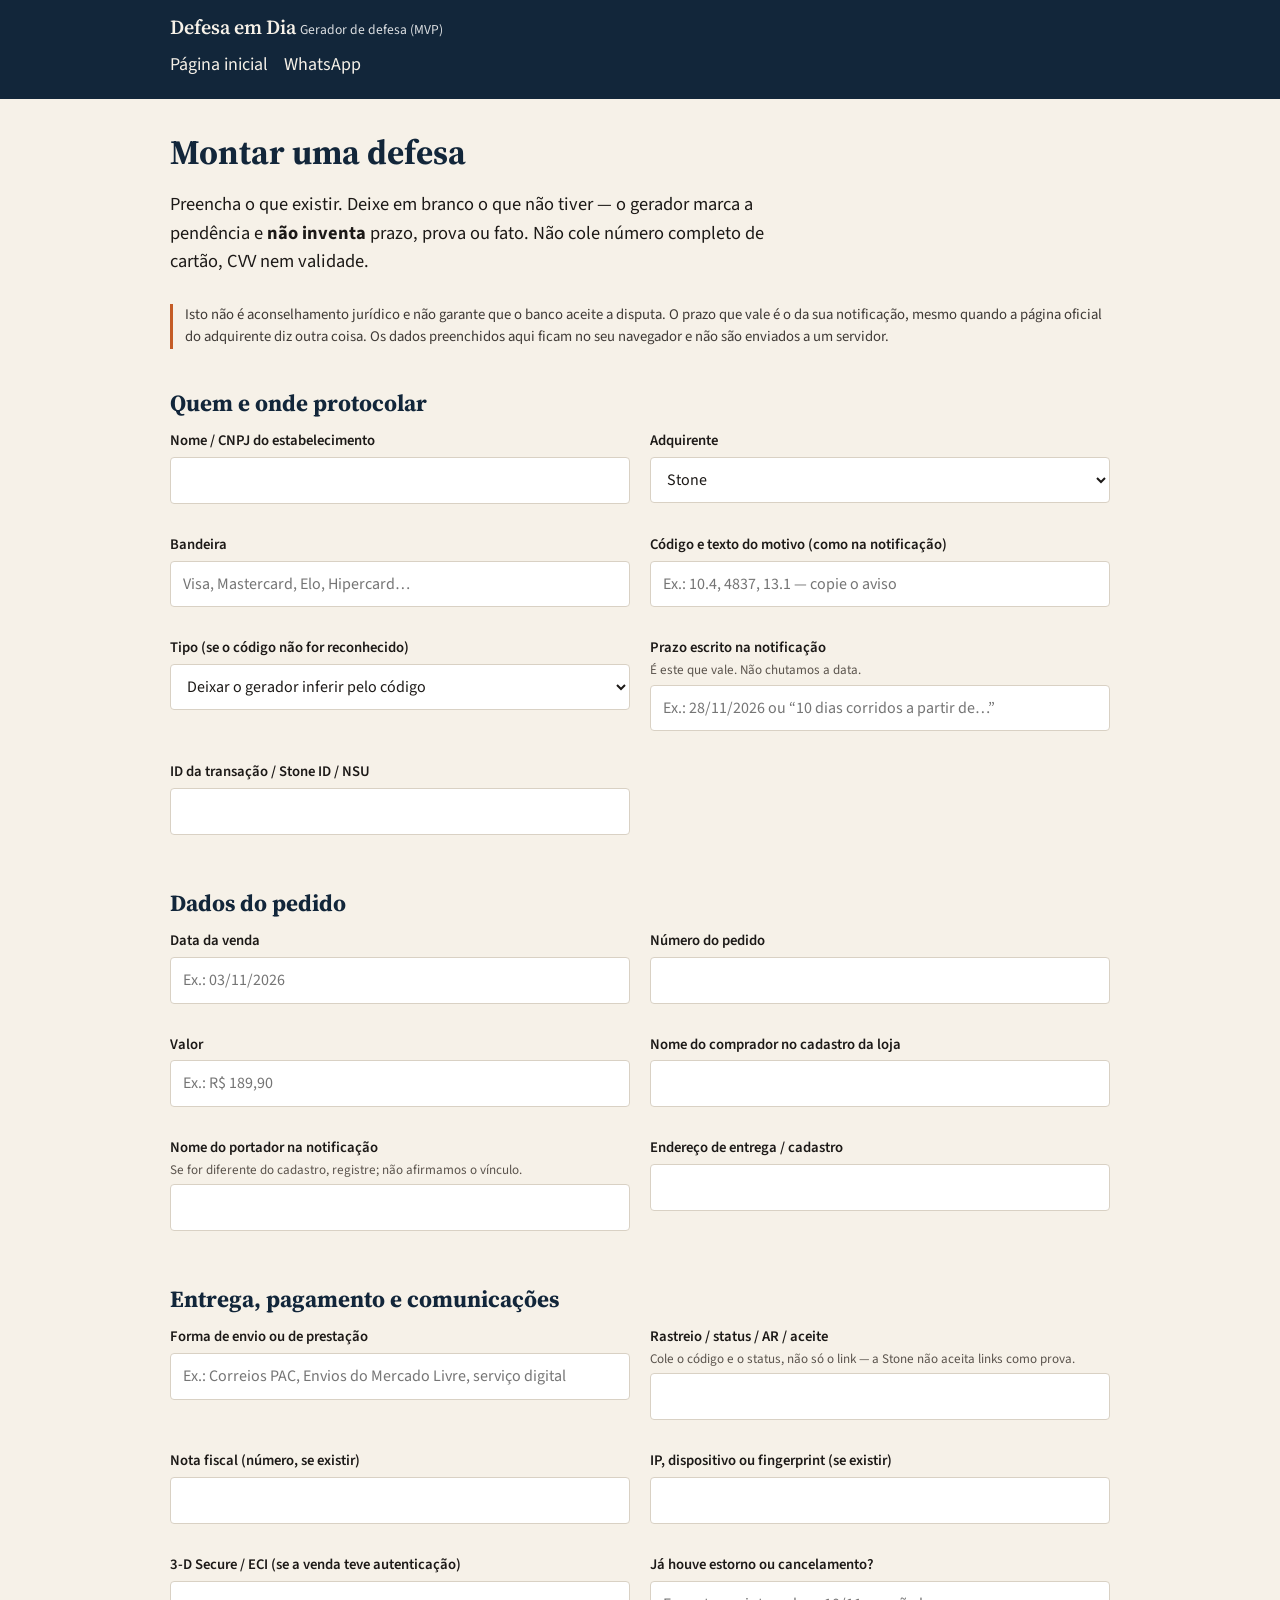
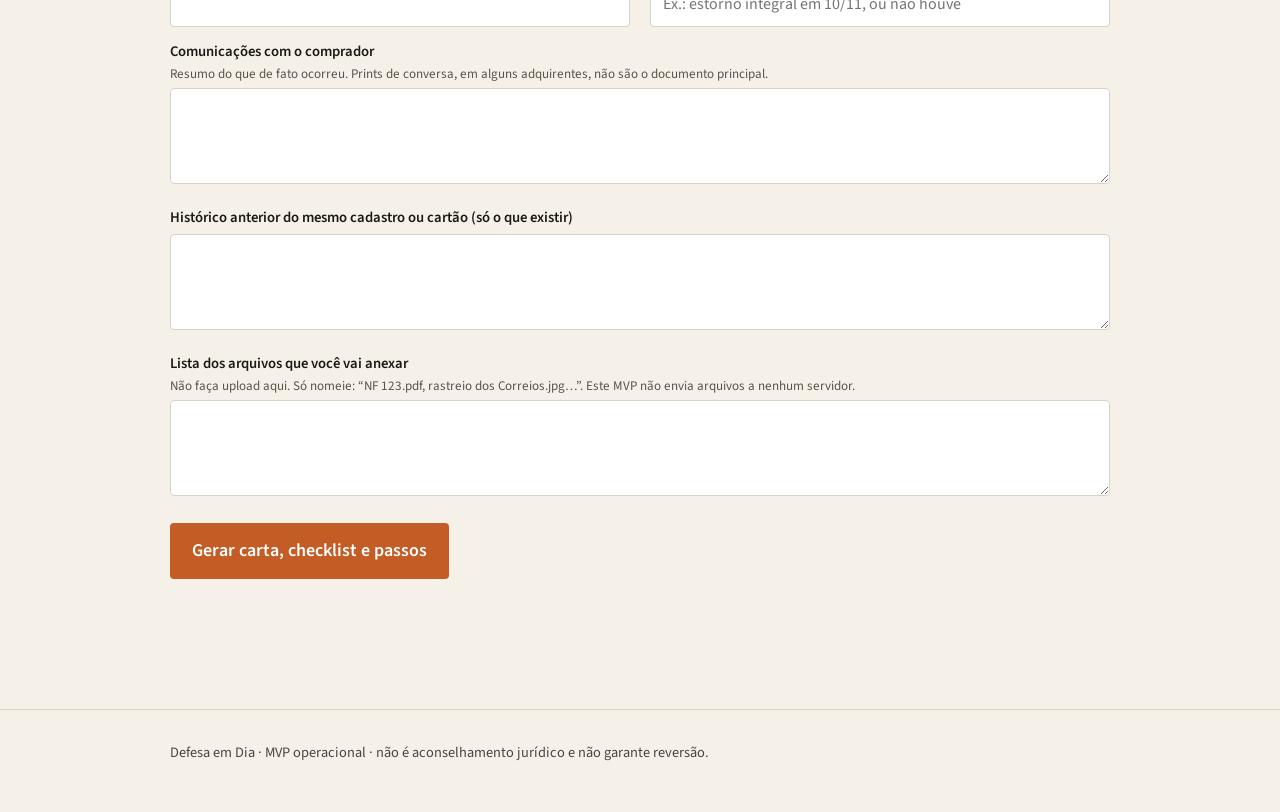
==== app.html @ a1cbf9aa "Publica o site estático da Defesa em Dia. Landing e gerador de carta, checklist e passos de chargeba" ====
<!DOCTYPE html>
<html lang="pt-BR">
<head>
  <meta charset="utf-8">
  <meta name="viewport" content="width=device-width, initial-scale=1">
  <title>Montar defesa — Defesa em Dia</title>
  <link rel="preconnect" href="https://fonts.googleapis.com">
  <link rel="preconnect" href="https://fonts.gstatic.com" crossorigin>
  <link href="https://fonts.googleapis.com/css2?family=Source+Sans+3:wght@400;600&family=Source+Serif+4:opsz,wght@8..60,600;8..60,700&display=swap" rel="stylesheet">
  <link rel="stylesheet" href="estilo.css">
</head>
<body>
  <header class="top">
    <div class="wrap-wide">
      <a class="marca" href="index.html">Defesa em Dia</a>
      <span class="tag">Gerador de defesa (MVP)</span>
      <nav>
        <a href="index.html">Página inicial</a>
        <a href="https://wa.me/5519982203472">WhatsApp</a>
      </nav>
    </div>
  </header>
  <main class="wrap-wide" style="padding-top:32px;padding-bottom:48px;">
    <h1>Montar uma defesa</h1>
    <p class="sub">Preencha o que existir. Deixe em branco o que não tiver — o gerador marca a pendência e <strong>não inventa</strong> prazo, prova ou fato. Não cole número completo de cartão, CVV nem validade.</p>
    <p class="aviso">Isto não é aconselhamento jurídico e não garante que o banco aceite a disputa. O prazo que vale é o da sua notificação, mesmo quando a página oficial do adquirente diz outra coisa. Os dados preenchidos aqui ficam no seu navegador e não são enviados a um servidor.</p>

    <form id="formulario">
      <h2>Quem e onde protocolar</h2>
      <div class="grid-2">
        <div class="campo">
          <label for="loja">Nome / CNPJ do estabelecimento</label>
          <input id="loja" name="loja" autocomplete="organization">
        </div>
        <div class="campo">
          <label for="adquirente">Adquirente</label>
          <select id="adquirente" name="adquirente" required>
            <option value="cielo">Cielo</option>
            <option value="stone" selected>Stone</option>
            <option value="mercadopago">Mercado Pago</option>
            <option value="pagbank">PagBank / PagSeguro</option>
            <option value="getnet">Getnet</option>
            <option value="pagarme">Pagar.me</option>
            <option value="rede">Rede</option>
          </select>
        </div>
        <div class="campo">
          <label for="bandeira">Bandeira</label>
          <input id="bandeira" name="bandeira" placeholder="Visa, Mastercard, Elo, Hipercard…">
        </div>
        <div class="campo">
          <label for="codigoMotivo">Código e texto do motivo (como na notificação)</label>
          <input id="codigoMotivo" name="codigoMotivo" placeholder="Ex.: 10.4, 4837, 13.1 — copie o aviso">
        </div>
        <div class="campo">
          <label for="tipoMotivo">Tipo (se o código não for reconhecido)</label>
          <select id="tipoMotivo" name="tipoMotivo">
            <option value="">Deixar o gerador inferir pelo código</option>
            <option value="fraude">Não reconhecimento / fraude</option>
            <option value="nao_recebido">Não recebido</option>
            <option value="diferente">Diferente do anunciado / defeito</option>
            <option value="cancelamento">Cancelamento, assinatura ou crédito não processado</option>
            <option value="duplicidade">Duplicidade ou outro meio de pagamento</option>
          </select>
        </div>
        <div class="campo">
          <label for="notificacaoPrazo">Prazo escrito na notificação <span class="ajuda">É este que vale. Não chutamos a data.</span></label>
          <input id="notificacaoPrazo" name="notificacaoPrazo" placeholder="Ex.: 28/11/2026 ou “10 dias corridos a partir de…”">
        </div>
        <div class="campo">
          <label for="idTransacao">ID da transação / Stone ID / NSU</label>
          <input id="idTransacao" name="idTransacao">
        </div>
      </div>

      <h2>Dados do pedido</h2>
      <div class="grid-2">
        <div class="campo">
          <label for="dataVenda">Data da venda</label>
          <input id="dataVenda" name="dataVenda" placeholder="Ex.: 03/11/2026">
        </div>
        <div class="campo">
          <label for="pedido">Número do pedido</label>
          <input id="pedido" name="pedido">
        </div>
        <div class="campo">
          <label for="valor">Valor</label>
          <input id="valor" name="valor" placeholder="Ex.: R$ 189,90">
        </div>
        <div class="campo">
          <label for="comprador">Nome do comprador no cadastro da loja</label>
          <input id="comprador" name="comprador">
        </div>
        <div class="campo">
          <label for="portadorNotificacao">Nome do portador na notificação <span class="ajuda">Se for diferente do cadastro, registre; não afirmamos o vínculo.</span></label>
          <input id="portadorNotificacao" name="portadorNotificacao">
        </div>
        <div class="campo">
          <label for="endereco">Endereço de entrega / cadastro</label>
          <input id="endereco" name="endereco">
        </div>
      </div>

      <h2>Entrega, pagamento e comunicações</h2>
      <div class="grid-2">
        <div class="campo">
          <label for="envio">Forma de envio ou de prestação</label>
          <input id="envio" name="envio" placeholder="Ex.: Correios PAC, Envios do Mercado Livre, serviço digital">
        </div>
        <div class="campo">
          <label for="rastreio">Rastreio / status / AR / aceite <span class="ajuda">Cole o código e o status, não só o link — a Stone não aceita links como prova.</span></label>
          <input id="rastreio" name="rastreio">
        </div>
        <div class="campo">
          <label for="notaFiscal">Nota fiscal (número, se existir)</label>
          <input id="notaFiscal" name="notaFiscal">
        </div>
        <div class="campo">
          <label for="ipDispositivo">IP, dispositivo ou fingerprint (se existir)</label>
          <input id="ipDispositivo" name="ipDispositivo">
        </div>
        <div class="campo">
          <label for="tresDS">3-D Secure / ECI (se a venda teve autenticação)</label>
          <input id="tresDS" name="tresDS">
        </div>
        <div class="campo">
          <label for="estorno">Já houve estorno ou cancelamento?</label>
          <input id="estorno" name="estorno" placeholder="Ex.: estorno integral em 10/11, ou não houve">
        </div>
      </div>
      <div class="campo">
        <label for="comunicacoes">Comunicações com o comprador <span class="ajuda">Resumo do que de fato ocorreu. Prints de conversa, em alguns adquirentes, não são o documento principal.</span></label>
        <textarea id="comunicacoes" name="comunicacoes"></textarea>
      </div>
      <div class="campo">
        <label for="historico">Histórico anterior do mesmo cadastro ou cartão (só o que existir)</label>
        <textarea id="historico" name="historico"></textarea>
      </div>
      <div class="campo">
        <label for="arquivos">Lista dos arquivos que você vai anexar <span class="ajuda">Não faça upload aqui. Só nomeie: “NF 123.pdf, rastreio dos Correios.jpg…”. Este MVP não envia arquivos a nenhum servidor.</span></label>
        <textarea id="arquivos" name="arquivos"></textarea>
      </div>

      <p>
        <button class="btn" type="submit" id="gerar">Gerar carta, checklist e passos</button>
      </p>
    </form>

    <section id="resultado" class="escondido">
      <h2>Resultado <span id="modo" class="selo modelo">modelo fixo</span></h2>
      <p id="meta"></p>

      <h3>Carta de defesa</h3>
      <pre class="carta" id="carta"></pre>
      <p class="acoes">
        <button class="btn" type="button" id="copiar">Copiar carta</button>
        <button class="btn btn-sec" type="button" id="imprimir">Imprimir / salvar PDF</button>
      </p>

      <div id="bloco-en" class="escondido">
        <h3>Versão em inglês (Getnet + Visa)</h3>
        <p>O Manual de Chargeback 2026 da Getnet pede documentação em inglês quando a bandeira é Visa. Inclua esta versão no mesmo PDF.</p>
        <pre class="carta" id="cartaEn"></pre>
      </div>

      <h3>Checklist de evidências</h3>
      <ul id="checklist"></ul>
      <p><strong>O que você já informou</strong></p>
      <ul id="jaTem"></ul>
      <p class="faltas"><strong>Pendências (não inventadas)</strong></p>
      <ul id="faltas"></ul>

      <h3>Passos no portal</h3>
      <ol id="passos"></ol>

      <h3>Avisos</h3>
      <ul id="avisos"></ul>

      <p class="disclaimer">Revise cada frase antes de protocolar. Confira o prazo na notificação. Defesa em Dia não é escritório de advocacia.</p>
    </section>
  </main>
  <footer class="rodape">
    <div class="wrap-wide">Defesa em Dia · MVP operacional · não é aconselhamento jurídico e não garante reversão.</div>
  </footer>
  <script src="generate.js"></script>
  <script>
    const form = document.getElementById("formulario");
    const botao = document.getElementById("gerar");
    form.addEventListener("submit", (ev) => {
      ev.preventDefault();
      if (!window.DefesaEmDia || typeof DefesaEmDia.gerar !== "function") {
        alert("Não foi possível carregar o gerador. Recarregue a página.");
        return;
      }
      botao.disabled = true;
      botao.textContent = "Gerando…";
      try {
        const dados = Object.fromEntries(new FormData(form).entries());
        const json = DefesaEmDia.gerar(dados);
        mostrar(json);
      } catch (err) {
        alert("Não foi possível gerar: " + err.message);
      } finally {
        botao.disabled = false;
        botao.textContent = "Gerar carta, checklist e passos";
      }
    });

    function li(ul, texto) {
      const el = document.createElement("li");
      el.textContent = texto;
      ul.appendChild(el);
    }
    function preencherLista(id, itens, vazio) {
      const ul = document.getElementById(id);
      ul.innerHTML = "";
      if (!itens || !itens.length) {
        li(ul, vazio || "Nenhum.");
        return;
      }
      itens.forEach((t) => li(ul, t));
    }
    function mostrar(r) {
      const box = document.getElementById("resultado");
      box.classList.remove("escondido");
      const modo = document.getElementById("modo");
      modo.textContent = "modelo fixo";
      modo.className = "selo modelo";
      document.getElementById("meta").textContent =
        "Adquirente: " + (r.adquirente || "—") + " · Motivo tratado como: " + (r.tipoRotulo || "—") + ".";
      document.getElementById("carta").textContent = r.carta || "";
      const en = document.getElementById("bloco-en");
      if (r.cartaIngles) {
        en.classList.remove("escondido");
        document.getElementById("cartaEn").textContent = r.cartaIngles;
      } else {
        en.classList.add("escondido");
        document.getElementById("cartaEn").textContent = "";
      }
      const chk = r.checklist || {};
      preencherLista("checklist", chk.itens);
      preencherLista("jaTem", chk.jaTem, "Nada além do adquirente e do tipo.");
      preencherLista("faltas", chk.faltas, "Nenhuma pendência automática — ainda assim revise o checklist.");
      preencherLista("passos", r.passos);
      preencherLista("avisos", r.avisos);
      box.scrollIntoView({ behavior: "smooth", block: "start" });
    }
    document.getElementById("copiar").addEventListener("click", async () => {
      const t = document.getElementById("carta").textContent;
      try {
        await navigator.clipboard.writeText(t);
        document.getElementById("copiar").textContent = "Carta copiada";
        setTimeout(() => { document.getElementById("copiar").textContent = "Copiar carta"; }, 2000);
      } catch {
        alert("Não foi possível copiar automaticamente. Selecione o texto da carta.");
      }
    });
    document.getElementById("imprimir").addEventListener("click", () => window.print());
  </script>
</body>
</html>
---- estilo.css ----
:root {
  --navy: #12263A;
  --ink: #1C1917;
  --paper: #F6F1E8;
  --terra: #C45C26;
  --terra-escuro: #9E4318;
  --verde: #1F6F5B;
  --linha: #D9D1C4;
  --branco: #FFFFFF;
  --fonte-titulo: "Source Serif 4", Georgia, "Times New Roman", serif;
  --fonte-corpo: "Source Sans 3", Arial, Helvetica, sans-serif;
}
* { box-sizing: border-box; }
html { scroll-behavior: smooth; }
body {
  margin: 0;
  background: var(--paper);
  color: var(--ink);
  font-family: var(--fonte-corpo);
  font-size: 18px;
  line-height: 1.55;
}
a { color: var(--terra-escuro); }
a:hover { color: var(--navy); }
.wrap { max-width: 760px; margin: 0 auto; padding: 0 20px; }
.wrap-wide { max-width: 980px; margin: 0 auto; padding: 0 20px; }
header.top {
  background: var(--navy);
  color: var(--branco);
  padding: 12px 0;
}
header.top a { color: #F6F1E8; text-decoration: none; }
header.top .barra {
  display: flex;
  flex-wrap: wrap;
  align-items: center;
  gap: 8px 16px;
}
header.top .marca {
  font-family: var(--fonte-titulo);
  font-size: 1.25rem;
  font-weight: 600;
}
header.top .tag { font-size: 0.85rem; opacity: 0.85; flex: 1 1 180px; }
header.top nav { margin-left: auto; display: flex; gap: 8px 16px; flex-wrap: wrap; }
header.top nav a {
  display: inline-flex;
  align-items: center;
  min-height: 44px;
  padding: 4px 0;
}
h1, h2, h3 { font-family: var(--fonte-titulo); color: var(--navy); line-height: 1.25; }
h1 { font-size: 2.15rem; margin: 0 0 16px; }
h2 { font-size: 1.45rem; margin: 40px 0 12px; }
.hero { padding: 56px 0 32px; }
.sub { font-size: 1.15rem; margin: 0 0 28px; max-width: 40rem; }
.btn {
  display: inline-block;
  background: var(--terra);
  color: var(--branco);
  text-decoration: none;
  padding: 14px 22px;
  border-radius: 4px;
  border: 0;
  font: inherit;
  font-weight: 600;
  cursor: pointer;
  min-height: 44px;
  text-align: center;
}
.btn:hover { background: var(--terra-escuro); color: var(--branco); }
.btn-sec {
  background: transparent;
  color: var(--navy);
  border: 1px solid var(--navy);
  margin-left: 8px;
}
.btn-sec:hover { background: var(--navy); color: var(--branco); }
.btn[disabled] { opacity: 0.5; cursor: wait; }
.hero-acoes { display: flex; flex-wrap: wrap; gap: 10px; align-items: center; }
.hero-acoes .btn-sec { margin-left: 0; }
ol.passos, ul { padding-left: 1.25rem; }
li { margin: 0.4rem 0; }
.card {
  background: var(--branco);
  border: 1px solid var(--linha);
  border-radius: 6px;
  padding: 20px 24px;
  margin: 16px 0;
}
.preco { font-size: 2rem; font-family: var(--fonte-titulo); color: var(--navy); }
.aviso, .disclaimer {
  font-size: 0.92rem;
  color: #3F3A36;
  border-left: 3px solid var(--terra);
  padding-left: 12px;
  margin: 24px 0;
}
footer.rodape {
  margin-top: 64px;
  padding: 32px 0 48px;
  border-top: 1px solid var(--linha);
  font-size: 0.9rem;
  color: #4A453F;
}
.grid-2 { display: grid; grid-template-columns: 1fr 1fr; gap: 16px 20px; }
label { display: block; font-weight: 600; font-size: 0.92rem; margin-bottom: 4px; }
input, select, textarea {
  width: 100%;
  font: inherit;
  font-size: 16px;
  padding: 10px 12px;
  border: 1px solid var(--linha);
  border-radius: 4px;
  background: var(--branco);
  color: var(--ink);
  min-height: 44px;
}
textarea { min-height: 96px; resize: vertical; }
.campo { margin-bottom: 14px; }
.ajuda { font-weight: 400; font-size: 0.82rem; color: #5A534C; display: block; }
pre.carta {
  white-space: pre-wrap;
  overflow-wrap: anywhere;
  font-family: Georgia, "Times New Roman", serif;
  font-size: 0.98rem;
  background: var(--branco);
  border: 1px solid var(--linha);
  padding: 20px;
  border-radius: 4px;
}
.selo {
  display: inline-block;
  background: var(--verde);
  color: var(--branco);
  font-size: 0.8rem;
  padding: 2px 8px;
  border-radius: 99px;
  font-weight: 600;
  vertical-align: middle;
}
.selo.modelo { background: var(--navy); }
.faltas { color: #7A2E12; }
.escondido { display: none; }
.acoes { margin: 16px 0 32px; display: flex; flex-wrap: wrap; gap: 10px; }
.acoes .btn-sec { margin-left: 0; }
@media (max-width: 700px) {
  .grid-2 { grid-template-columns: 1fr; }
  header.top .tag { flex-basis: 100%; margin: 0; }
  header.top nav { margin-left: 0; width: 100%; }
  h1 { font-size: 1.6rem; }
  .hero { padding: 32px 0 20px; }
  .hero-acoes .btn, .hero-acoes .btn-sec { width: 100%; }
  .card { padding: 16px; }
  body { font-size: 16px; }
}
@media print {
  header.top, form, .aviso, .acoes, footer.rodape, .hero-acoes { display: none !important; }
  body { background: #fff; }
  #resultado { display: block !important; }
  pre.carta { border: 0; padding: 0; }
}
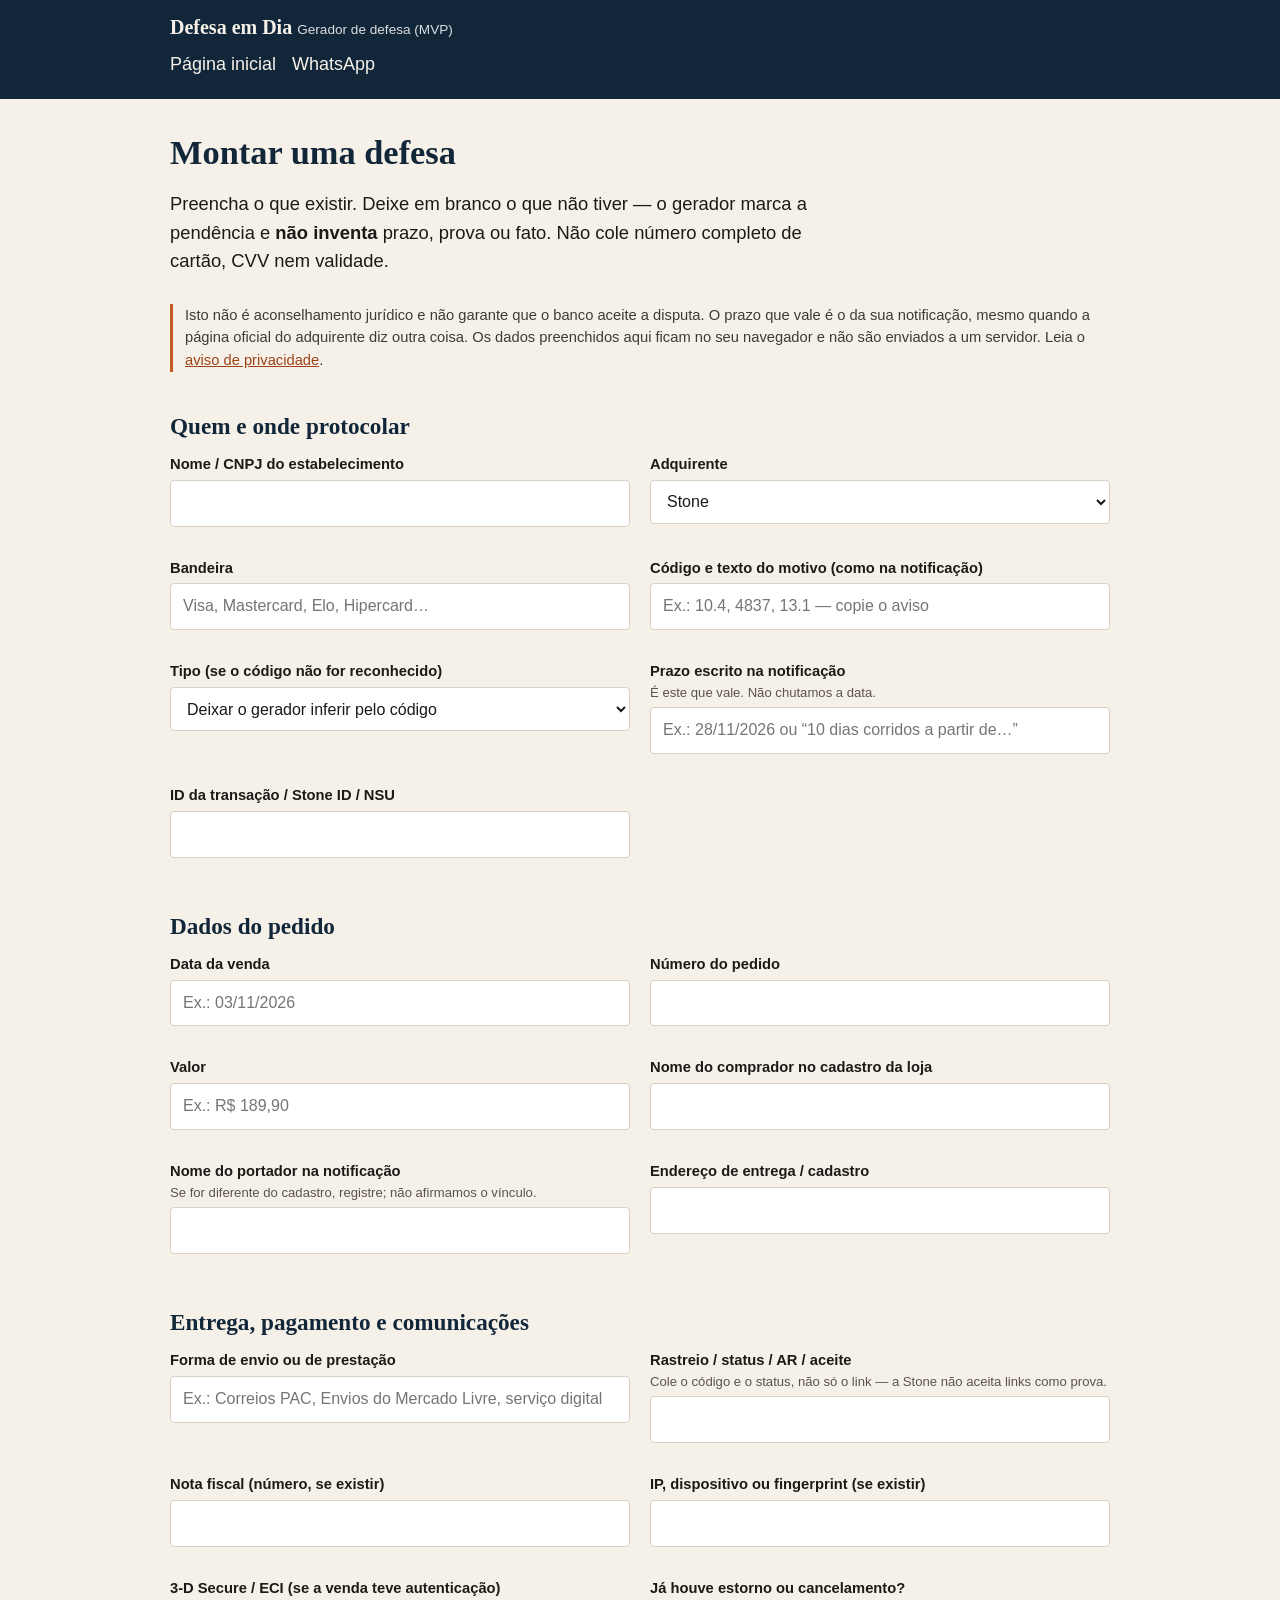
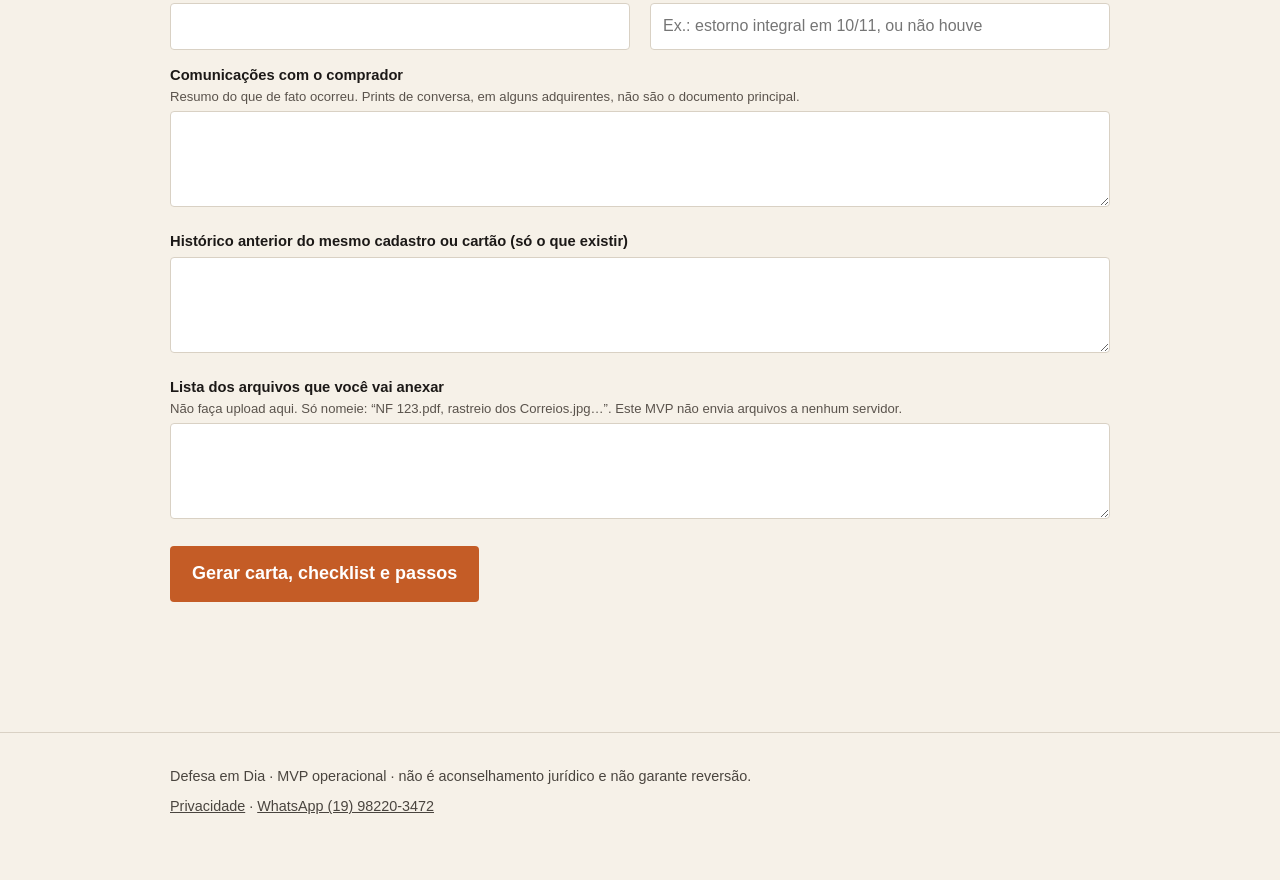
==== commit a5e15a83: "Endurece a segurança do site estático e publica o aviso de privacidade. O gerador já escrevia o resu" ====
--- a/app.html
+++ b/app.html
@@ -3,6 +3,8 @@
 <head>
   <meta charset="utf-8">
   <meta name="viewport" content="width=device-width, initial-scale=1">
+  <meta name="referrer" content="no-referrer">
+  <meta http-equiv="Content-Security-Policy" content="default-src 'none'; base-uri 'self'; form-action 'self'; script-src 'self'; style-src 'self' https://fonts.googleapis.com; font-src https://fonts.gstatic.com; img-src 'self'; connect-src 'none'; object-src 'none'; frame-src 'none'; worker-src 'none'; upgrade-insecure-requests">
   <title>Montar defesa — Defesa em Dia</title>
   <link rel="preconnect" href="https://fonts.googleapis.com">
   <link rel="preconnect" href="https://fonts.gstatic.com" crossorigin>
@@ -16,16 +18,17 @@
       <span class="tag">Gerador de defesa (MVP)</span>
       <nav>
         <a href="index.html">Página inicial</a>
-        <a href="https://wa.me/5519982203472">WhatsApp</a>
+        <a href="https://wa.me/5519982203472" target="_blank" rel="noopener noreferrer">WhatsApp</a>
       </nav>
     </div>
   </header>
-  <main class="wrap-wide" style="padding-top:32px;padding-bottom:48px;">
+  <main class="wrap-wide pagina-app">
     <h1>Montar uma defesa</h1>
     <p class="sub">Preencha o que existir. Deixe em branco o que não tiver — o gerador marca a pendência e <strong>não inventa</strong> prazo, prova ou fato. Não cole número completo de cartão, CVV nem validade.</p>
-    <p class="aviso">Isto não é aconselhamento jurídico e não garante que o banco aceite a disputa. O prazo que vale é o da sua notificação, mesmo quando a página oficial do adquirente diz outra coisa. Os dados preenchidos aqui ficam no seu navegador e não são enviados a um servidor.</p>
+    <p class="aviso">Isto não é aconselhamento jurídico e não garante que o banco aceite a disputa. O prazo que vale é o da sua notificação, mesmo quando a página oficial do adquirente diz outra coisa. Os dados preenchidos aqui ficam no seu navegador e não são enviados a um servidor. Leia o <a href="privacidade.html">aviso de privacidade</a>.</p>
+    <noscript><p class="aviso">O gerador precisa do JavaScript ligado no seu navegador. Nada é enviado a um servidor; o script só monta a carta nesta página.</p></noscript>
 
-    <form id="formulario">
+    <form id="formulario" method="post" action="app.html" autocomplete="off">
       <h2>Quem e onde protocolar</h2>
       <div class="grid-2">
         <div class="campo">
@@ -180,82 +183,12 @@
     </section>
   </main>
   <footer class="rodape">
-    <div class="wrap-wide">Defesa em Dia · MVP operacional · não é aconselhamento jurídico e não garante reversão.</div>
+    <div class="wrap-wide">
+      Defesa em Dia · MVP operacional · não é aconselhamento jurídico e não garante reversão.
+      <p class="links-rodape"><a href="privacidade.html">Privacidade</a> · <a href="https://wa.me/5519982203472" target="_blank" rel="noopener noreferrer">WhatsApp (19) 98220-3472</a></p>
+    </div>
   </footer>
   <script src="generate.js"></script>
-  <script>
-    const form = document.getElementById("formulario");
-    const botao = document.getElementById("gerar");
-    form.addEventListener("submit", (ev) => {
-      ev.preventDefault();
-      if (!window.DefesaEmDia || typeof DefesaEmDia.gerar !== "function") {
-        alert("Não foi possível carregar o gerador. Recarregue a página.");
-        return;
-      }
-      botao.disabled = true;
-      botao.textContent = "Gerando…";
-      try {
-        const dados = Object.fromEntries(new FormData(form).entries());
-        const json = DefesaEmDia.gerar(dados);
-        mostrar(json);
-      } catch (err) {
-        alert("Não foi possível gerar: " + err.message);
-      } finally {
-        botao.disabled = false;
-        botao.textContent = "Gerar carta, checklist e passos";
-      }
-    });
-
-    function li(ul, texto) {
-      const el = document.createElement("li");
-      el.textContent = texto;
-      ul.appendChild(el);
-    }
-    function preencherLista(id, itens, vazio) {
-      const ul = document.getElementById(id);
-      ul.innerHTML = "";
-      if (!itens || !itens.length) {
-        li(ul, vazio || "Nenhum.");
-        return;
-      }
-      itens.forEach((t) => li(ul, t));
-    }
-    function mostrar(r) {
-      const box = document.getElementById("resultado");
-      box.classList.remove("escondido");
-      const modo = document.getElementById("modo");
-      modo.textContent = "modelo fixo";
-      modo.className = "selo modelo";
-      document.getElementById("meta").textContent =
-        "Adquirente: " + (r.adquirente || "—") + " · Motivo tratado como: " + (r.tipoRotulo || "—") + ".";
-      document.getElementById("carta").textContent = r.carta || "";
-      const en = document.getElementById("bloco-en");
-      if (r.cartaIngles) {
-        en.classList.remove("escondido");
-        document.getElementById("cartaEn").textContent = r.cartaIngles;
-      } else {
-        en.classList.add("escondido");
-        document.getElementById("cartaEn").textContent = "";
-      }
-      const chk = r.checklist || {};
-      preencherLista("checklist", chk.itens);
-      preencherLista("jaTem", chk.jaTem, "Nada além do adquirente e do tipo.");
-      preencherLista("faltas", chk.faltas, "Nenhuma pendência automática — ainda assim revise o checklist.");
-      preencherLista("passos", r.passos);
-      preencherLista("avisos", r.avisos);
-      box.scrollIntoView({ behavior: "smooth", block: "start" });
-    }
-    document.getElementById("copiar").addEventListener("click", async () => {
-      const t = document.getElementById("carta").textContent;
-      try {
-        await navigator.clipboard.writeText(t);
-        document.getElementById("copiar").textContent = "Carta copiada";
-        setTimeout(() => { document.getElementById("copiar").textContent = "Copiar carta"; }, 2000);
-      } catch {
-        alert("Não foi possível copiar automaticamente. Selecione o texto da carta.");
-      }
-    });
-    document.getElementById("imprimir").addEventListener("click", () => window.print());
-  </script>
+  <script src="app.js"></script>
 </body>
 </html>
--- a/estilo.css
+++ b/estilo.css
@@ -89,6 +89,8 @@
   margin: 16px 0;
 }
 .preco { font-size: 2rem; font-family: var(--fonte-titulo); color: var(--navy); }
+.preco-periodo { font-size: 1rem; font-family: var(--fonte-corpo); font-weight: 400; }
+.pagina-app { padding-top: 32px; padding-bottom: 48px; }
 .aviso, .disclaimer {
   font-size: 0.92rem;
   color: #3F3A36;
@@ -103,6 +105,9 @@
   font-size: 0.9rem;
   color: #4A453F;
 }
+footer.rodape a { color: inherit; }
+footer.rodape a:hover { color: var(--navy); }
+.links-rodape { margin-top: 8px; }
 .grid-2 { display: grid; grid-template-columns: 1fr 1fr; gap: 16px 20px; }
 label { display: block; font-weight: 600; font-size: 0.92rem; margin-bottom: 4px; }
 input, select, textarea {
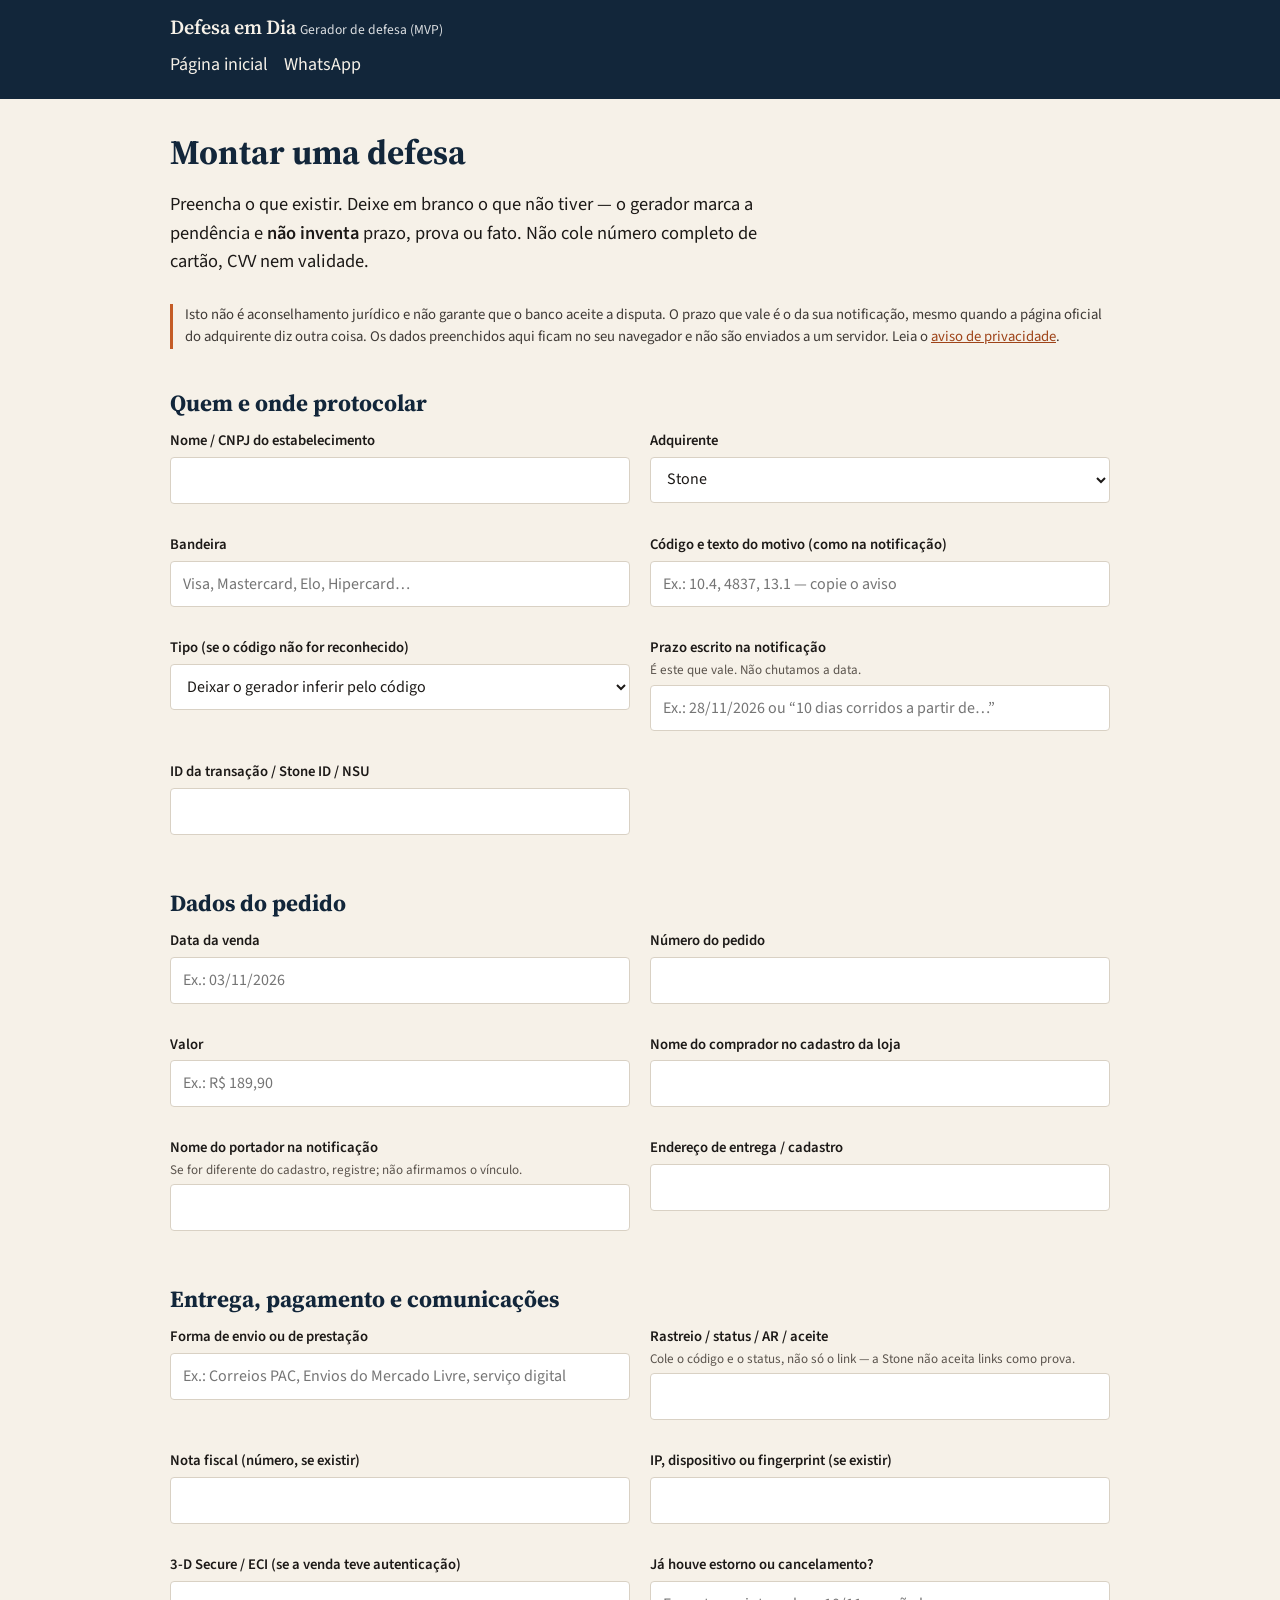
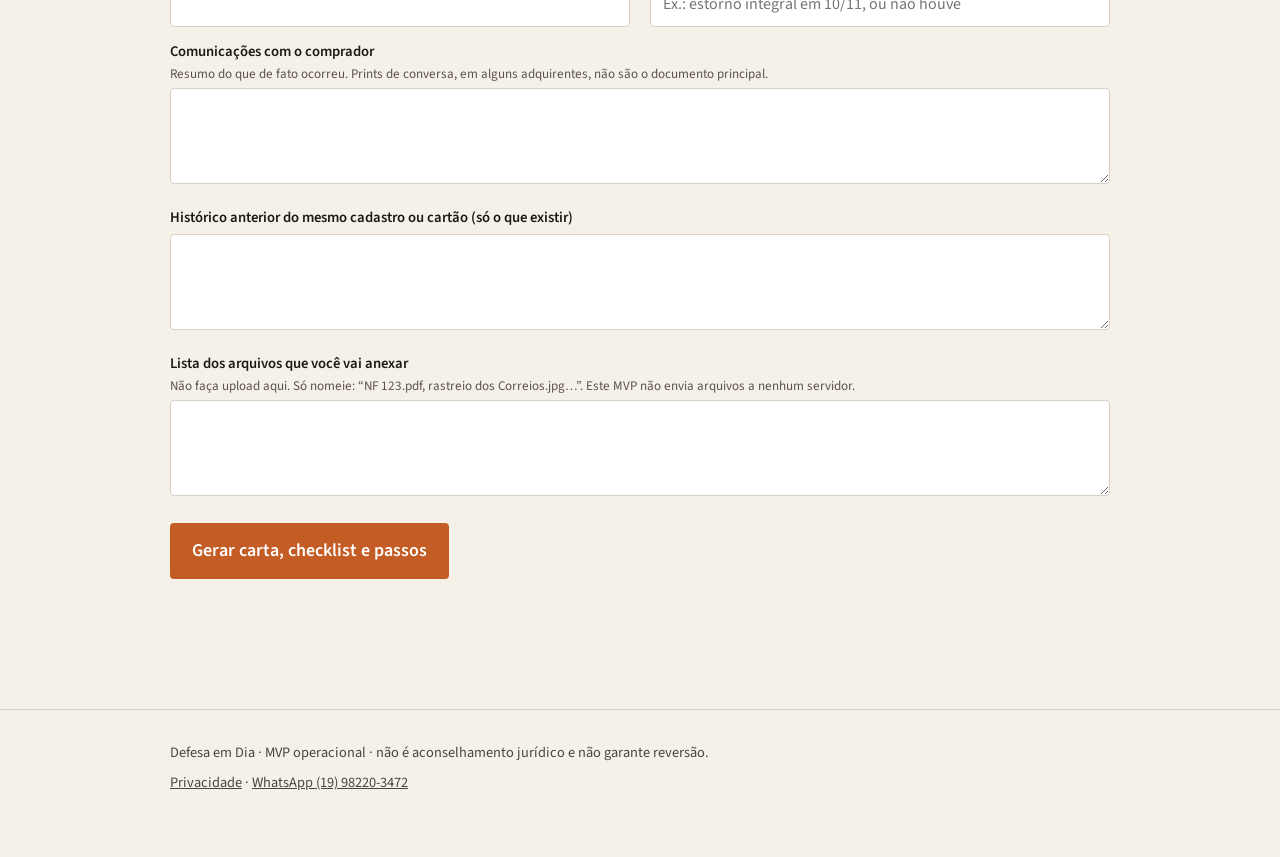
==== commit 6cb488c0: "Remove a dependência do Google Fonts, cobre o clique oculto e acrescenta favicon. As fontes passam a" ====
--- a/app.html
+++ b/app.html
@@ -4,12 +4,12 @@
   <meta charset="utf-8">
   <meta name="viewport" content="width=device-width, initial-scale=1">
   <meta name="referrer" content="no-referrer">
-  <meta http-equiv="Content-Security-Policy" content="default-src 'none'; base-uri 'self'; form-action 'self'; script-src 'self'; style-src 'self' https://fonts.googleapis.com; font-src https://fonts.gstatic.com; img-src 'self'; connect-src 'none'; object-src 'none'; frame-src 'none'; worker-src 'none'; upgrade-insecure-requests">
+  <meta http-equiv="Content-Security-Policy" content="default-src 'none'; base-uri 'self'; form-action 'self'; script-src 'self'; style-src 'self'; font-src 'self'; img-src 'self'; connect-src 'none'; object-src 'none'; frame-src 'none'; worker-src 'none'; media-src 'none'; manifest-src 'none'; upgrade-insecure-requests">
   <title>Montar defesa — Defesa em Dia</title>
-  <link rel="preconnect" href="https://fonts.googleapis.com">
-  <link rel="preconnect" href="https://fonts.gstatic.com" crossorigin>
-  <link href="https://fonts.googleapis.com/css2?family=Source+Sans+3:wght@400;600&family=Source+Serif+4:opsz,wght@8..60,600;8..60,700&display=swap" rel="stylesheet">
+  <link rel="icon" href="favicon.svg" type="image/svg+xml">
+  <link rel="icon" href="favicon.ico" sizes="32x32">
   <link rel="stylesheet" href="estilo.css">
+  <script src="framebust.js"></script>
 </head>
 <body>
   <header class="top">
--- a/estilo.css
+++ b/estilo.css
@@ -1,3 +1,36 @@
+@font-face {
+  font-family: "Source Sans 3";
+  font-style: normal;
+  font-weight: 400 600;
+  font-display: swap;
+  src: url("fonts/source-sans-3-latin-ext.woff2") format("woff2");
+  unicode-range: U+0100-02BA, U+02BD-02C5, U+02C7-02CC, U+02CE-02D7, U+02DD-02FF, U+0304, U+0308, U+0329, U+1D00-1DBF, U+1E00-1E9F, U+1EF2-1EFF, U+2020, U+20A0-20AB, U+20AD-20C4, U+2113, U+2C60-2C7F, U+A720-A7FF;
+}
+@font-face {
+  font-family: "Source Sans 3";
+  font-style: normal;
+  font-weight: 400 600;
+  font-display: swap;
+  src: url("fonts/source-sans-3-latin.woff2") format("woff2");
+  unicode-range: U+0000-00FF, U+0131, U+0152-0153, U+02BB-02BC, U+02C6, U+02DA, U+02DC, U+0304, U+0308, U+0329, U+2000-206F, U+20AC, U+2122, U+2191, U+2193, U+2212, U+2215, U+FEFF, U+FFFD;
+}
+@font-face {
+  font-family: "Source Serif 4";
+  font-style: normal;
+  font-weight: 600 700;
+  font-display: swap;
+  src: url("fonts/source-serif-4-latin-ext.woff2") format("woff2");
+  unicode-range: U+0100-02BA, U+02BD-02C5, U+02C7-02CC, U+02CE-02D7, U+02DD-02FF, U+0304, U+0308, U+0329, U+1D00-1DBF, U+1E00-1E9F, U+1EF2-1EFF, U+2020, U+20A0-20AB, U+20AD-20C4, U+2113, U+2C60-2C7F, U+A720-A7FF;
+}
+@font-face {
+  font-family: "Source Serif 4";
+  font-style: normal;
+  font-weight: 600 700;
+  font-display: swap;
+  src: url("fonts/source-serif-4-latin.woff2") format("woff2");
+  unicode-range: U+0000-00FF, U+0131, U+0152-0153, U+02BB-02BC, U+02C6, U+02DA, U+02DC, U+0304, U+0308, U+0329, U+2000-206F, U+20AC, U+2122, U+2191, U+2193, U+2212, U+2215, U+FEFF, U+FFFD;
+}
+
 :root {
   --navy: #12263A;
   --ink: #1C1917;
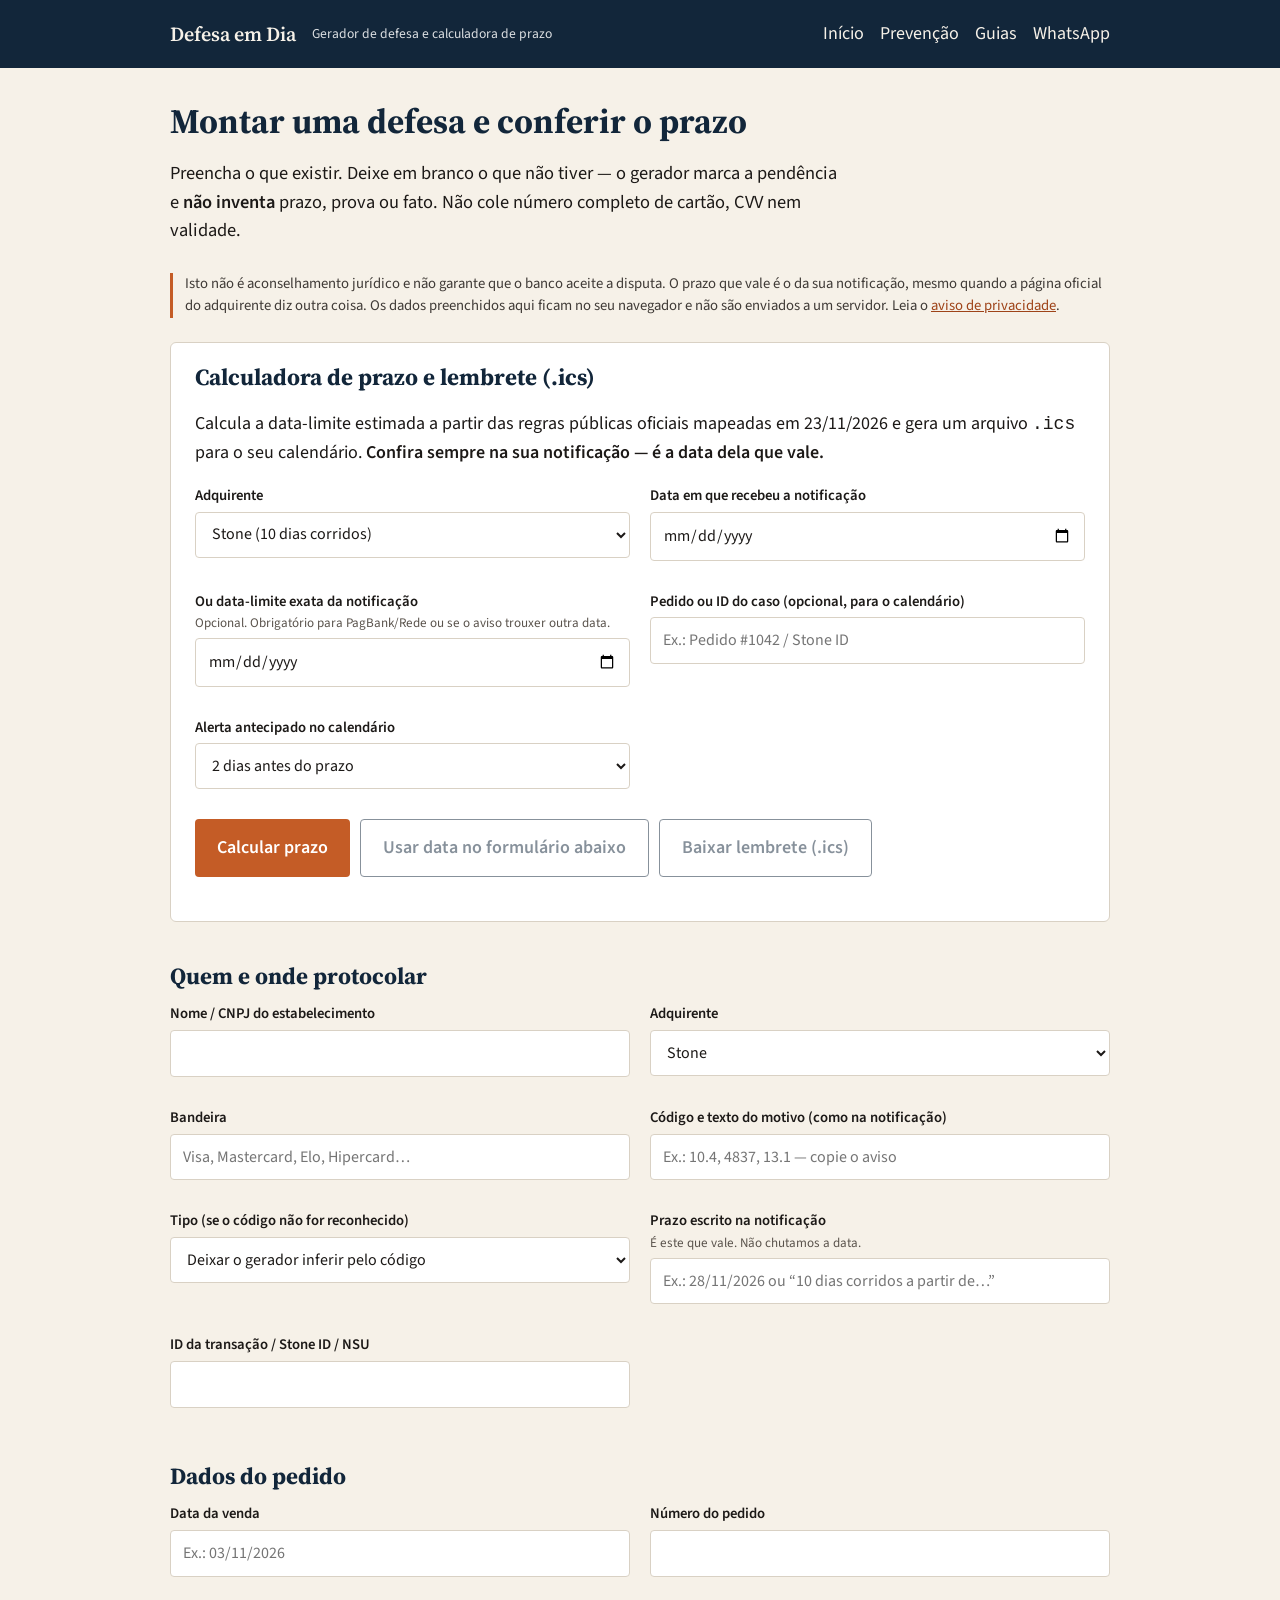
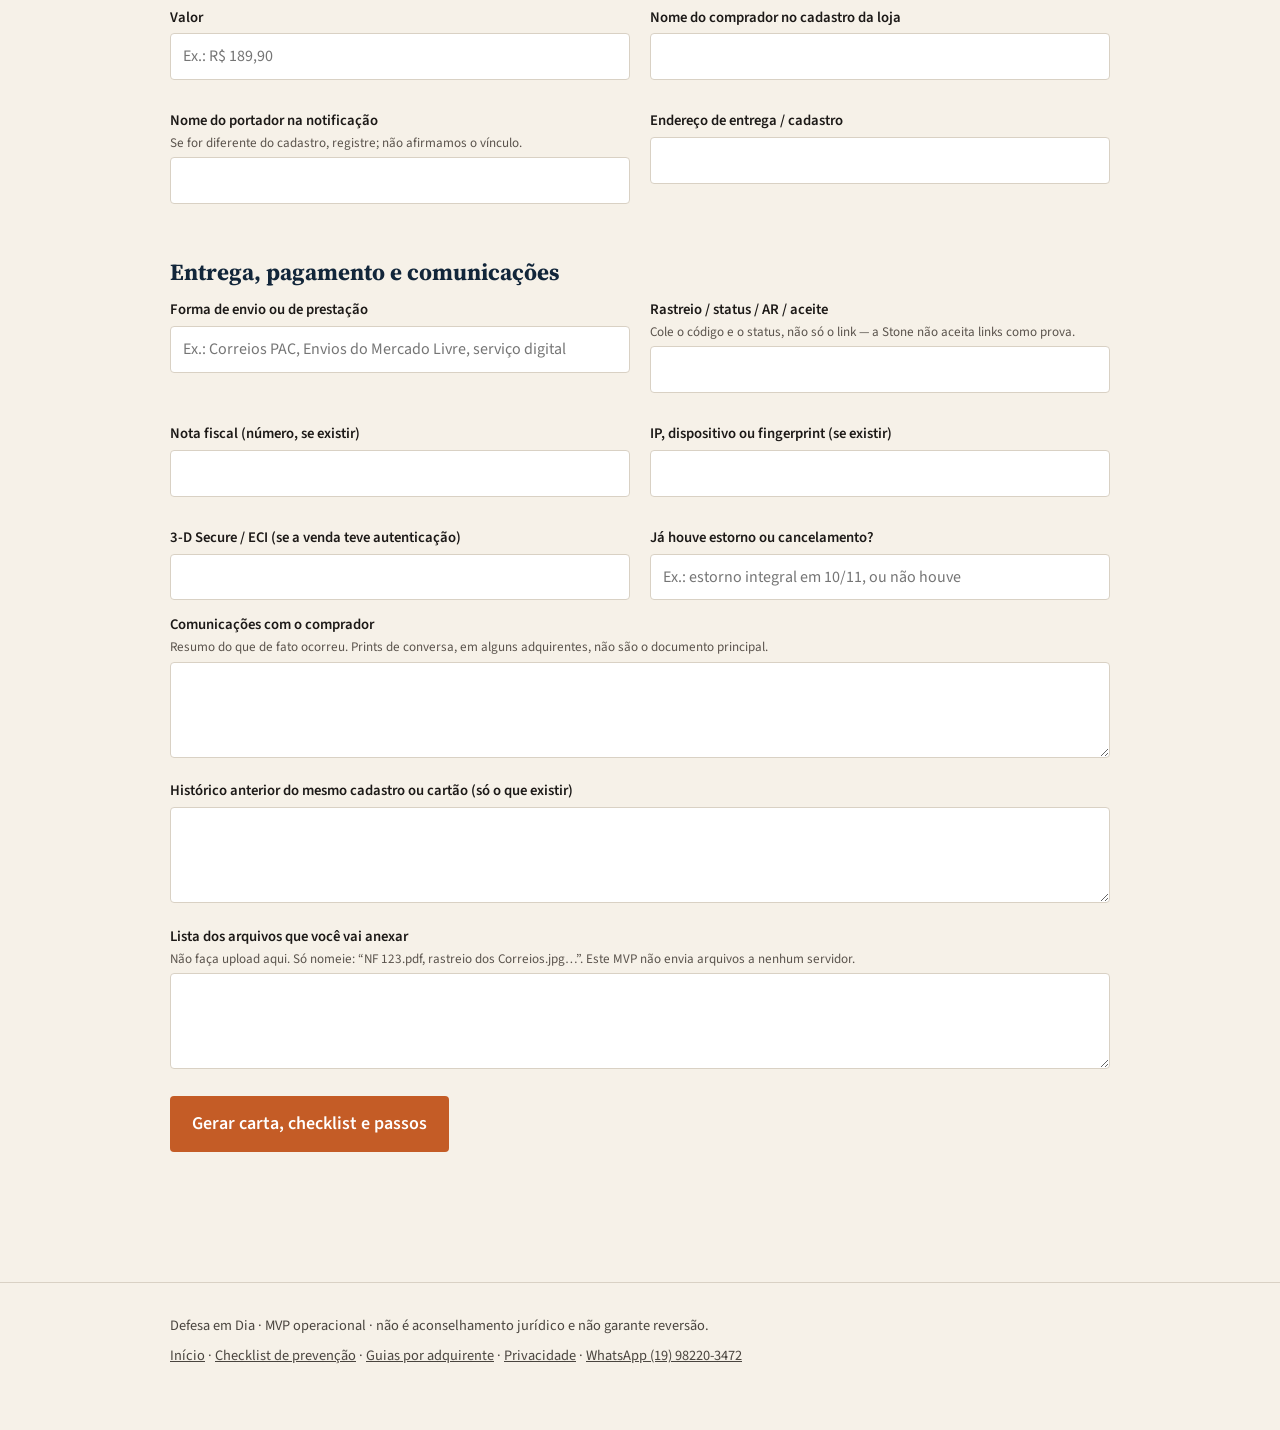
==== commit 510d0248: "Fortalece oferta, adiciona calculadora de prazo (.ics), checklist de prevenção e guias SEO" ====
--- a/app.html
+++ b/app.html
@@ -5,7 +5,8 @@
   <meta name="viewport" content="width=device-width, initial-scale=1">
   <meta name="referrer" content="no-referrer">
   <meta http-equiv="Content-Security-Policy" content="default-src 'none'; base-uri 'self'; form-action 'self'; script-src 'self'; style-src 'self'; font-src 'self'; img-src 'self'; connect-src 'none'; object-src 'none'; frame-src 'none'; worker-src 'none'; media-src 'none'; manifest-src 'none'; upgrade-insecure-requests">
-  <title>Montar defesa — Defesa em Dia</title>
+  <title>Gerador de defesa e calculadora de prazo — Defesa em Dia</title>
+  <meta name="description" content="Gerador gratuito de carta de defesa de chargeback, calculadora de prazo por adquirente, lembrete .ics, checklist de provas e passos no portal. Roda no navegador.">
   <link rel="icon" href="favicon.svg" type="image/svg+xml">
   <link rel="icon" href="favicon.ico" sizes="32x32">
   <link rel="stylesheet" href="estilo.css">
@@ -13,20 +14,71 @@
 </head>
 <body>
   <header class="top">
-    <div class="wrap-wide">
+    <div class="wrap-wide barra">
       <a class="marca" href="index.html">Defesa em Dia</a>
-      <span class="tag">Gerador de defesa (MVP)</span>
+      <span class="tag">Gerador de defesa e calculadora de prazo</span>
       <nav>
-        <a href="index.html">Página inicial</a>
+        <a href="index.html">Início</a>
+        <a href="prevencao.html">Prevenção</a>
+        <a href="o-que-e-chargeback.html">Guias</a>
         <a href="https://wa.me/5519982203472" target="_blank" rel="noopener noreferrer">WhatsApp</a>
       </nav>
     </div>
   </header>
   <main class="wrap-wide pagina-app">
-    <h1>Montar uma defesa</h1>
+    <h1>Montar uma defesa e conferir o prazo</h1>
     <p class="sub">Preencha o que existir. Deixe em branco o que não tiver — o gerador marca a pendência e <strong>não inventa</strong> prazo, prova ou fato. Não cole número completo de cartão, CVV nem validade.</p>
     <p class="aviso">Isto não é aconselhamento jurídico e não garante que o banco aceite a disputa. O prazo que vale é o da sua notificação, mesmo quando a página oficial do adquirente diz outra coisa. Os dados preenchidos aqui ficam no seu navegador e não são enviados a um servidor. Leia o <a href="privacidade.html">aviso de privacidade</a>.</p>
-    <noscript><p class="aviso">O gerador precisa do JavaScript ligado no seu navegador. Nada é enviado a um servidor; o script só monta a carta nesta página.</p></noscript>
+    <noscript><p class="aviso">O gerador e a calculadora precisam do JavaScript ligado no seu navegador. Nada é enviado a um servidor; tudo roda localmente nesta página.</p></noscript>
+
+    <section id="calculadora-prazo" class="card calc-box no-print">
+      <h2>Calculadora de prazo e lembrete (.ics)</h2>
+      <p>Calcula a data-limite estimada a partir das regras públicas oficiais mapeadas em 23/11/2026 e gera um arquivo <code>.ics</code> para o seu calendário. <strong>Confira sempre na sua notificação — é a data dela que vale.</strong></p>
+      <div class="grid-2">
+        <div class="campo">
+          <label for="calc-adquirente">Adquirente</label>
+          <select id="calc-adquirente">
+            <option value="cielo">Cielo (FAQ 10 dias corridos; Braspag 7)</option>
+            <option value="stone" selected>Stone (10 dias corridos)</option>
+            <option value="mercadopago">Mercado Pago (páginas divergem: 7–10 corridos / 10 úteis)</option>
+            <option value="pagbank">PagBank / PagSeguro (sem dias fixos no guia)</option>
+            <option value="getnet">Getnet (12 dias corridos)</option>
+            <option value="pagarme">Pagar.me (10 dias corridos)</option>
+            <option value="rede">Rede (conferir notificação)</option>
+          </select>
+        </div>
+        <div class="campo">
+          <label for="calc-data-notif">Data em que recebeu a notificação</label>
+          <input id="calc-data-notif" type="date">
+        </div>
+        <div class="campo">
+          <label for="calc-data-manual">Ou data-limite exata da notificação <span class="ajuda">Opcional. Obrigatório para PagBank/Rede ou se o aviso trouxer outra data.</span></label>
+          <input id="calc-data-manual" type="date">
+        </div>
+        <div class="campo">
+          <label for="calc-ident">Pedido ou ID do caso (opcional, para o calendário)</label>
+          <input id="calc-ident" type="text" placeholder="Ex.: Pedido #1042 / Stone ID">
+        </div>
+        <div class="campo">
+          <label for="calc-antecedencia">Alerta antecipado no calendário</label>
+          <select id="calc-antecedencia">
+            <option value="1">1 dia antes do prazo</option>
+            <option value="2" selected>2 dias antes do prazo</option>
+            <option value="3">3 dias antes do prazo</option>
+          </select>
+        </div>
+      </div>
+      <div class="acoes">
+        <button class="btn" type="button" id="calc-btn">Calcular prazo</button>
+        <button class="btn btn-sec" type="button" id="calc-usar" disabled>Usar data no formulário abaixo</button>
+        <button class="btn btn-sec" type="button" id="calc-ics" disabled>Baixar lembrete (.ics)</button>
+      </div>
+      <div id="calc-resultado" class="calc-resultado escondido">
+        <p class="prazo-destaque" id="calc-titulo"></p>
+        <p class="calc-nota escondido" id="calc-secundaria"></p>
+        <p class="calc-nota" id="calc-nota"></p>
+      </div>
+    </section>
 
     <form id="formulario" method="post" action="app.html" autocomplete="off">
       <h2>Quem e onde protocolar</h2>
@@ -185,10 +237,11 @@
   <footer class="rodape">
     <div class="wrap-wide">
       Defesa em Dia · MVP operacional · não é aconselhamento jurídico e não garante reversão.
-      <p class="links-rodape"><a href="privacidade.html">Privacidade</a> · <a href="https://wa.me/5519982203472" target="_blank" rel="noopener noreferrer">WhatsApp (19) 98220-3472</a></p>
+      <p class="links-rodape"><a href="index.html">Início</a> · <a href="prevencao.html">Checklist de prevenção</a> · <a href="o-que-e-chargeback.html">Guias por adquirente</a> · <a href="privacidade.html">Privacidade</a> · <a href="https://wa.me/5519982203472" target="_blank" rel="noopener noreferrer">WhatsApp (19) 98220-3472</a></p>
     </div>
   </footer>
   <script src="generate.js"></script>
+  <script src="prazos.js"></script>
   <script src="app.js"></script>
 </body>
 </html>
--- a/estilo.css
+++ b/estilo.css
@@ -85,8 +85,9 @@
 h1, h2, h3 { font-family: var(--fonte-titulo); color: var(--navy); line-height: 1.25; }
 h1 { font-size: 2.15rem; margin: 0 0 16px; }
 h2 { font-size: 1.45rem; margin: 40px 0 12px; }
+h3 { font-size: 1.15rem; margin: 22px 0 8px; }
 .hero { padding: 56px 0 32px; }
-.sub { font-size: 1.15rem; margin: 0 0 28px; max-width: 40rem; }
+.sub { font-size: 1.15rem; margin: 0 0 28px; max-width: 42rem; }
 .btn {
   display: inline-block;
   background: var(--terra);
@@ -109,7 +110,7 @@
   margin-left: 8px;
 }
 .btn-sec:hover { background: var(--navy); color: var(--branco); }
-.btn[disabled] { opacity: 0.5; cursor: wait; }
+.btn[disabled] { opacity: 0.5; cursor: not-allowed; }
 .hero-acoes { display: flex; flex-wrap: wrap; gap: 10px; align-items: center; }
 .hero-acoes .btn-sec { margin-left: 0; }
 ol.passos, ul { padding-left: 1.25rem; }
@@ -180,10 +181,100 @@
 .selo.modelo { background: var(--navy); }
 .faltas { color: #7A2E12; }
 .escondido { display: none; }
-.acoes { margin: 16px 0 32px; display: flex; flex-wrap: wrap; gap: 10px; }
+.acoes { margin: 16px 0 24px; display: flex; flex-wrap: wrap; gap: 10px; }
 .acoes .btn-sec { margin-left: 0; }
+
+.calc-box { margin: 24px 0 32px; }
+.calc-box h2 { margin-top: 0; }
+.calc-resultado {
+  margin-top: 16px;
+  padding: 16px;
+  background: var(--paper);
+  border: 1px solid var(--linha);
+  border-radius: 4px;
+}
+.prazo-destaque {
+  font-family: var(--fonte-titulo);
+  font-size: 1.35rem;
+  color: var(--navy);
+  margin: 0 0 6px;
+}
+.calc-nota { font-size: 0.94rem; margin: 6px 0; }
+
+.guias-lista {
+  display: grid;
+  grid-template-columns: 1fr 1fr;
+  gap: 12px 16px;
+  margin: 16px 0;
+}
+.guia-item {
+  display: block;
+  background: var(--branco);
+  border: 1px solid var(--linha);
+  border-radius: 6px;
+  padding: 14px 16px;
+  text-decoration: none;
+  color: var(--ink);
+}
+.guia-item:hover { border-color: var(--terra); }
+.guia-item strong { display: block; color: var(--navy); margin-bottom: 4px; }
+.guia-item span { font-size: 0.9rem; color: #4A453F; }
+
+.tabela-wrap { overflow-x: auto; margin: 16px 0; }
+table.tabela {
+  width: 100%;
+  border-collapse: collapse;
+  background: var(--branco);
+  border: 1px solid var(--linha);
+  font-size: 0.94rem;
+}
+table.tabela th, table.tabela td {
+  text-align: left;
+  padding: 10px 12px;
+  border-bottom: 1px solid var(--linha);
+  vertical-align: top;
+}
+table.tabela th {
+  background: #EFE9DE;
+  color: var(--navy);
+  font-weight: 600;
+}
+
+.check-progresso {
+  display: flex;
+  flex-wrap: wrap;
+  align-items: center;
+  justify-content: space-between;
+  gap: 10px;
+}
+.check-grupo { list-style: none; padding-left: 0; margin: 12px 0 0; }
+.check-item {
+  display: flex;
+  align-items: flex-start;
+  gap: 12px;
+  padding: 10px 0;
+  border-bottom: 1px solid #EFE9DE;
+}
+.check-item:last-child { border-bottom: 0; }
+.check-item input[type="checkbox"] {
+  width: 22px;
+  height: 22px;
+  min-height: 22px;
+  margin-top: 3px;
+  flex: 0 0 auto;
+  accent-color: var(--verde);
+}
+.check-item label {
+  font-weight: 400;
+  font-size: 1rem;
+  margin: 0;
+  cursor: pointer;
+}
+.check-item label strong { font-weight: 600; color: var(--navy); }
+.artigo-meta { font-size: 0.9rem; color: #5A534C; margin: -8px 0 20px; }
+
 @media (max-width: 700px) {
-  .grid-2 { grid-template-columns: 1fr; }
+  .grid-2, .guias-lista { grid-template-columns: 1fr; }
   header.top .tag { flex-basis: 100%; margin: 0; }
   header.top nav { margin-left: 0; width: 100%; }
   h1 { font-size: 1.6rem; }
@@ -193,7 +284,7 @@
   body { font-size: 16px; }
 }
 @media print {
-  header.top, form, .aviso, .acoes, footer.rodape, .hero-acoes { display: none !important; }
+  header.top, form, .aviso, .acoes, footer.rodape, .hero-acoes, .calc-box .acoes, .no-print { display: none !important; }
   body { background: #fff; }
   #resultado { display: block !important; }
   pre.carta { border: 0; padding: 0; }
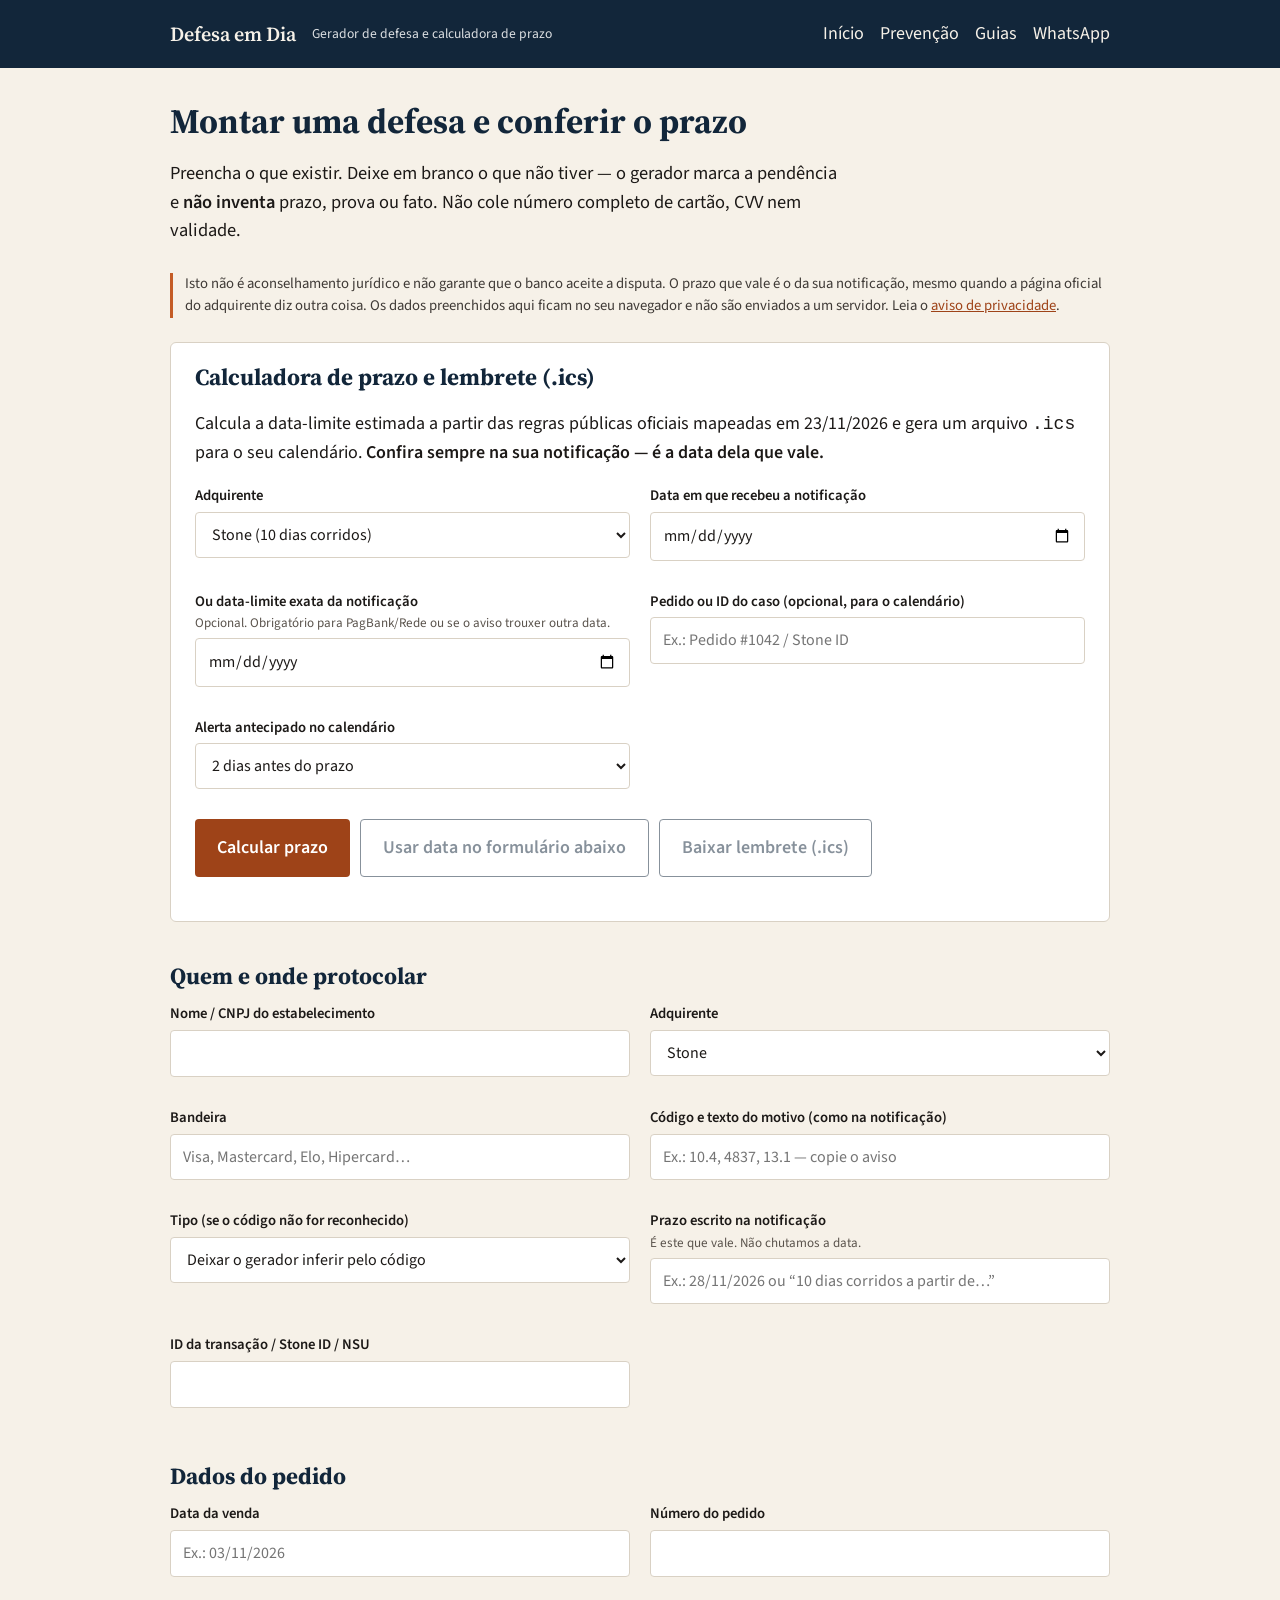
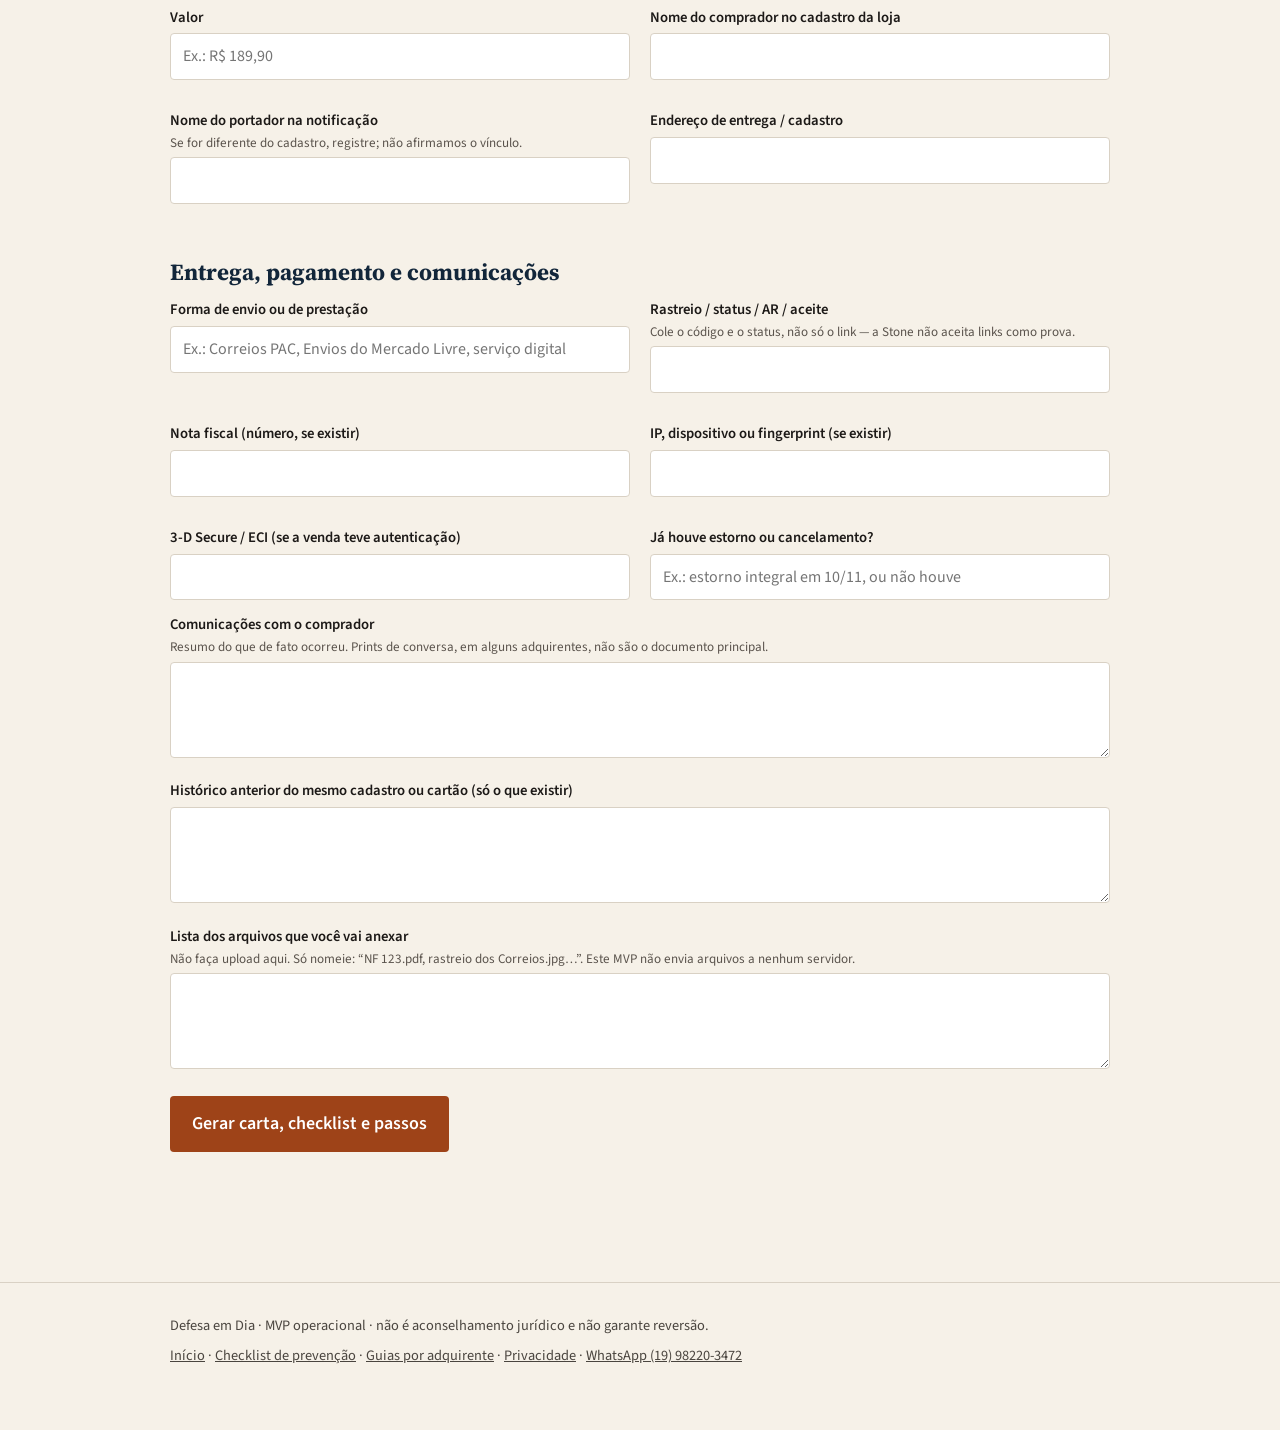
==== commit f2266575: "Melhora SEO, conversão, contraste e CLS do site Adiciona canonical, Open Graph, Twitter e JSON-LD (O" ====
--- a/app.html
+++ b/app.html
@@ -5,12 +5,55 @@
   <meta name="viewport" content="width=device-width, initial-scale=1">
   <meta name="referrer" content="no-referrer">
   <meta http-equiv="Content-Security-Policy" content="default-src 'none'; base-uri 'self'; form-action 'self'; script-src 'self'; style-src 'self'; font-src 'self'; img-src 'self'; connect-src 'none'; object-src 'none'; frame-src 'none'; worker-src 'none'; media-src 'none'; manifest-src 'none'; upgrade-insecure-requests">
-  <title>Gerador de defesa e calculadora de prazo — Defesa em Dia</title>
-  <meta name="description" content="Gerador gratuito de carta de defesa de chargeback, calculadora de prazo por adquirente, lembrete .ics, checklist de provas e passos no portal. Roda no navegador.">
+  <title>Gerador de defesa e calculadora de prazo | Defesa em Dia</title>
+  <meta name="description" content="Gerador gratuito de carta de defesa de chargeback, calculadora de prazo, lembrete .ics e checklist de provas. Tudo no navegador, sem enviar dados.">
+  <link rel="canonical" href="https://andredudu.github.io/defesa-em-dia/app.html">
+  <meta property="og:type" content="website">
+  <meta property="og:locale" content="pt_BR">
+  <meta property="og:site_name" content="Defesa em Dia">
+  <meta property="og:title" content="Gerador de defesa e calculadora de prazo | Defesa em Dia">
+  <meta property="og:description" content="Gerador gratuito de carta de defesa de chargeback, calculadora de prazo, lembrete .ics e checklist de provas. Tudo no navegador, sem enviar dados.">
+  <meta property="og:url" content="https://andredudu.github.io/defesa-em-dia/app.html">
+  <meta property="og:image" content="https://andredudu.github.io/defesa-em-dia/og-image.png">
+  <meta property="og:image:width" content="1200">
+  <meta property="og:image:height" content="630">
+  <meta property="og:image:alt" content="Defesa em Dia — Chargeback no prazo. Defesa no português do seu adquirente.">
+  <meta name="twitter:card" content="summary_large_image">
+  <meta name="twitter:title" content="Gerador de defesa e calculadora de prazo | Defesa em Dia">
+  <meta name="twitter:description" content="Gerador gratuito de carta de defesa de chargeback, calculadora de prazo, lembrete .ics e checklist de provas. Tudo no navegador, sem enviar dados.">
+  <meta name="twitter:image" content="https://andredudu.github.io/defesa-em-dia/og-image.png">
+  <link rel="preload" href="fonts/source-sans-3-latin.woff2" as="font" type="font/woff2" crossorigin>
+  <link rel="preload" href="fonts/source-serif-4-latin.woff2" as="font" type="font/woff2" crossorigin>
   <link rel="icon" href="favicon.svg" type="image/svg+xml">
   <link rel="icon" href="favicon.ico" sizes="32x32">
   <link rel="stylesheet" href="estilo.css">
   <script src="framebust.js"></script>
+  <script type="application/ld+json">
+{
+  "@context": "https://schema.org",
+  "@graph": [
+    {
+      "@type": "Organization",
+      "@id": "https://andredudu.github.io/defesa-em-dia/#organizacao",
+      "name": "Defesa em Dia",
+      "url": "https://andredudu.github.io/defesa-em-dia/",
+      "logo": "https://andredudu.github.io/defesa-em-dia/og-image.png",
+      "description": "Apoio operacional a lojistas para organizar carta de defesa, checklist de provas e prazos de chargeback. Não é advocacia e não garante reversão.",
+      "areaServed": "BR"
+    },
+    {
+      "@type": "WebPage",
+      "name": "Gerador de defesa e calculadora de prazo | Defesa em Dia",
+      "description": "Gerador gratuito de carta de defesa de chargeback, calculadora de prazo, lembrete .ics e checklist de provas. Tudo no navegador, sem enviar dados.",
+      "url": "https://andredudu.github.io/defesa-em-dia/app.html",
+      "inLanguage": "pt-BR",
+      "isPartOf": {
+        "@id": "https://andredudu.github.io/defesa-em-dia/#organizacao"
+      }
+    }
+  ]
+}
+  </script>
 </head>
 <body>
   <header class="top">
@@ -21,7 +64,7 @@
         <a href="index.html">Início</a>
         <a href="prevencao.html">Prevenção</a>
         <a href="o-que-e-chargeback.html">Guias</a>
-        <a href="https://wa.me/5519982203472" target="_blank" rel="noopener noreferrer">WhatsApp</a>
+        <a href="https://wa.me/5519982203472?text=Ol%C3%A1%2C%20tive%20um%20chargeback%20e%20quero%20ver%20uma%20defesa%20de%20teste." target="_blank" rel="noopener noreferrer">WhatsApp</a>
       </nav>
     </div>
   </header>
@@ -237,7 +280,7 @@
   <footer class="rodape">
     <div class="wrap-wide">
       Defesa em Dia · MVP operacional · não é aconselhamento jurídico e não garante reversão.
-      <p class="links-rodape"><a href="index.html">Início</a> · <a href="prevencao.html">Checklist de prevenção</a> · <a href="o-que-e-chargeback.html">Guias por adquirente</a> · <a href="privacidade.html">Privacidade</a> · <a href="https://wa.me/5519982203472" target="_blank" rel="noopener noreferrer">WhatsApp (19) 98220-3472</a></p>
+      <p class="links-rodape"><a href="index.html">Início</a> · <a href="prevencao.html">Checklist de prevenção</a> · <a href="o-que-e-chargeback.html">Guias por adquirente</a> · <a href="privacidade.html">Privacidade</a> · <a href="https://wa.me/5519982203472?text=Ol%C3%A1%2C%20tive%20um%20chargeback%20e%20quero%20ver%20uma%20defesa%20de%20teste." target="_blank" rel="noopener noreferrer">WhatsApp (19) 98220-3472</a></p>
     </div>
   </footer>
   <script src="generate.js"></script>
--- a/estilo.css
+++ b/estilo.css
@@ -29,6 +29,49 @@
   font-display: swap;
   src: url("fonts/source-serif-4-latin.woff2") format("woff2");
   unicode-range: U+0000-00FF, U+0131, U+0152-0153, U+02BB-02BC, U+02C6, U+02DA, U+02DC, U+0304, U+0308, U+0329, U+2000-206F, U+20AC, U+2122, U+2191, U+2193, U+2212, U+2215, U+FEFF, U+FFFD;
+}
+
+
+/* Fallbacks com métricas ajustadas para reduzir CLS enquanto as fontes carregam. */
+@font-face {
+  font-family: "Source Sans 3 Fallback";
+  font-style: normal;
+  font-weight: 400;
+  src: local("Arial"), local("Liberation Sans"), local("Helvetica");
+  size-adjust: 92%;
+  ascent-override: 111.3%;
+  descent-override: 43.48%;
+  line-gap-override: 0%;
+}
+@font-face {
+  font-family: "Source Sans 3 Fallback";
+  font-style: normal;
+  font-weight: 600;
+  src: local("Arial Bold"), local("Liberation Sans Bold"), local("Arial"), local("Liberation Sans");
+  size-adjust: 88.9%;
+  ascent-override: 115.18%;
+  descent-override: 44.99%;
+  line-gap-override: 0%;
+}
+@font-face {
+  font-family: "Source Serif 4 Fallback";
+  font-style: normal;
+  font-weight: 600;
+  src: local("Times New Roman Bold"), local("Liberation Serif Bold"), local("Times New Roman"), local("Liberation Serif");
+  size-adjust: 105.45%;
+  ascent-override: 98.24%;
+  descent-override: 31.77%;
+  line-gap-override: 0%;
+}
+@font-face {
+  font-family: "Source Serif 4 Fallback";
+  font-style: normal;
+  font-weight: 700;
+  src: local("Times New Roman Bold"), local("Liberation Serif Bold"), local("Times New Roman"), local("Liberation Serif");
+  size-adjust: 107.09%;
+  ascent-override: 96.74%;
+  descent-override: 31.28%;
+  line-gap-override: 0%;
 }
 
 :root {
@@ -40,8 +83,8 @@
   --verde: #1F6F5B;
   --linha: #D9D1C4;
   --branco: #FFFFFF;
-  --fonte-titulo: "Source Serif 4", Georgia, "Times New Roman", serif;
-  --fonte-corpo: "Source Sans 3", Arial, Helvetica, sans-serif;
+  --fonte-titulo: "Source Serif 4", "Source Serif 4 Fallback", Georgia, "Times New Roman", serif;
+  --fonte-corpo: "Source Sans 3", "Source Sans 3 Fallback", Arial, Helvetica, sans-serif;
 }
 * { box-sizing: border-box; }
 html { scroll-behavior: smooth; }
@@ -90,7 +133,7 @@
 .sub { font-size: 1.15rem; margin: 0 0 28px; max-width: 42rem; }
 .btn {
   display: inline-block;
-  background: var(--terra);
+  background: var(--terra-escuro);
   color: var(--branco);
   text-decoration: none;
   padding: 14px 22px;
@@ -102,7 +145,7 @@
   min-height: 44px;
   text-align: center;
 }
-.btn:hover { background: var(--terra-escuro); color: var(--branco); }
+.btn:hover { background: var(--navy); color: var(--branco); }
 .btn-sec {
   background: transparent;
   color: var(--navy);
@@ -273,6 +316,24 @@
 .check-item label strong { font-weight: 600; color: var(--navy); }
 .artigo-meta { font-size: 0.9rem; color: #5A534C; margin: -8px 0 20px; }
 
+
+:focus-visible {
+  outline: 3px solid var(--terra-escuro);
+  outline-offset: 3px;
+}
+header.top :focus-visible {
+  outline-color: #F6F1E8;
+}
+.btn:focus-visible {
+  outline: 3px solid var(--navy);
+  outline-offset: 3px;
+}
+.hero-preco {
+  font-weight: 600;
+  color: var(--navy);
+  margin: -8px 0 20px;
+}
+
 @media (max-width: 700px) {
   .grid-2, .guias-lista { grid-template-columns: 1fr; }
   header.top .tag { flex-basis: 100%; margin: 0; }
